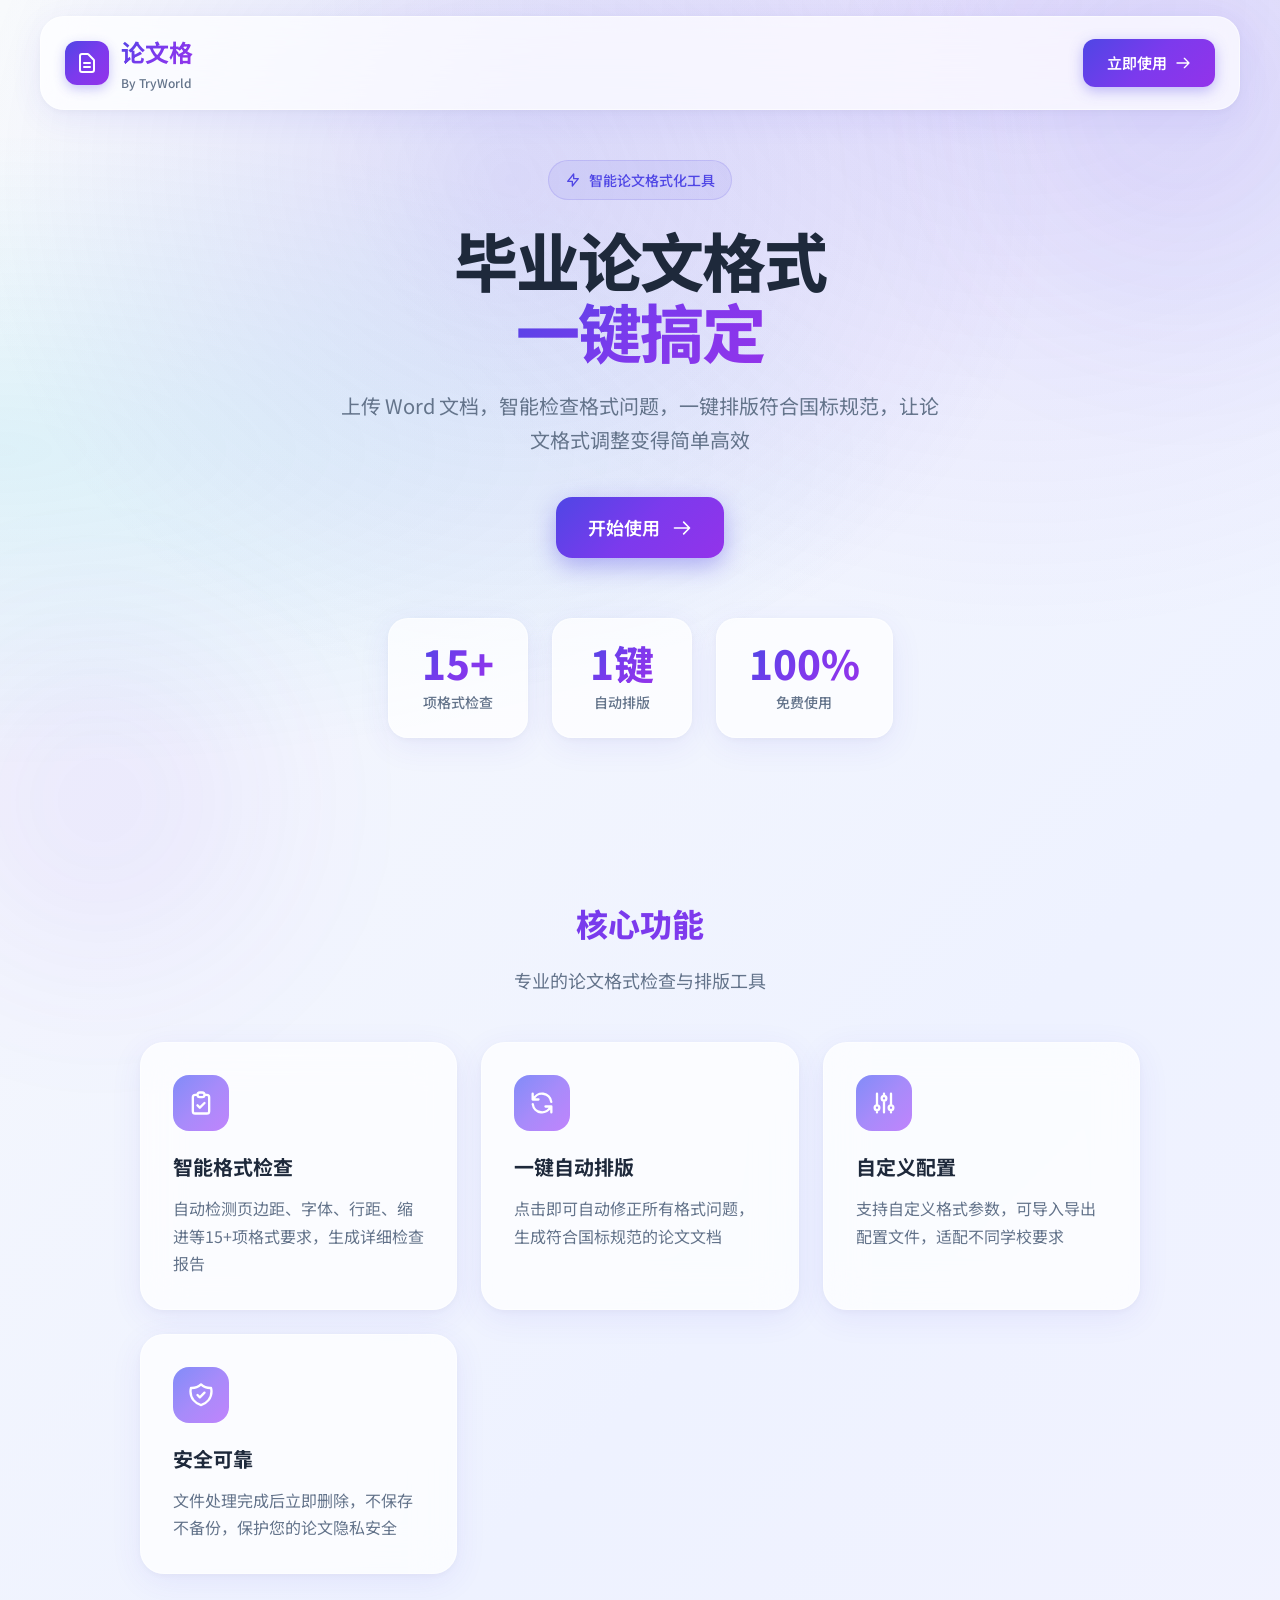
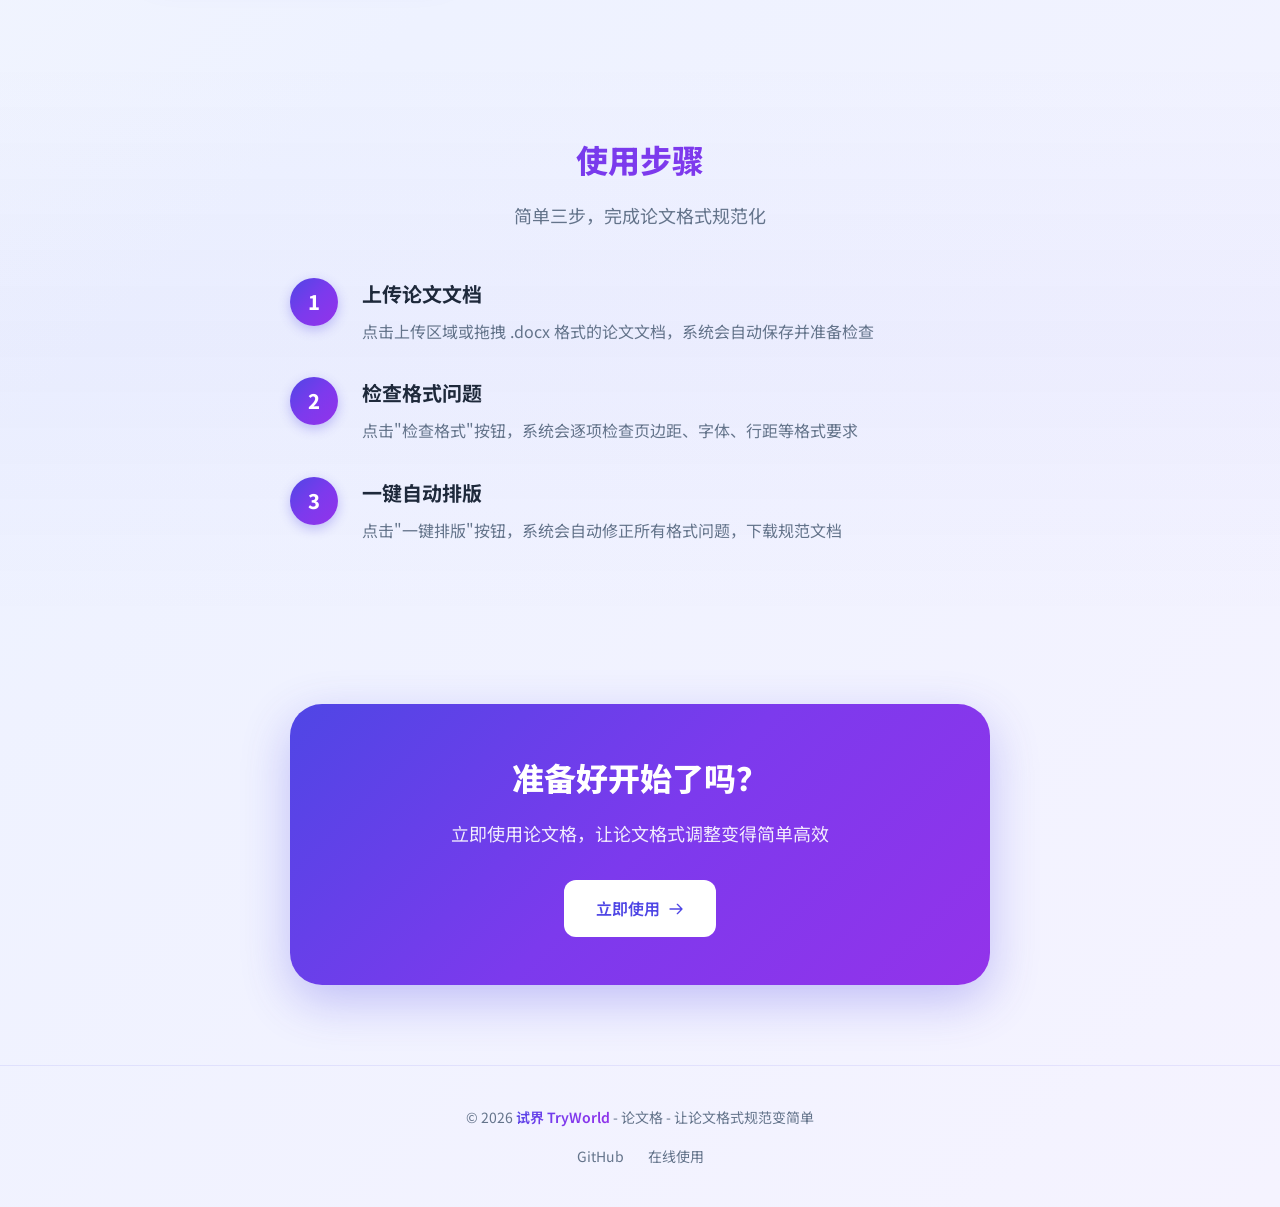
==== docs/index.html @ d4293705 "Add static landing page for GitHub Pages" ====
<!DOCTYPE html>
<html lang="zh-CN">
<head>
    <meta charset="UTF-8">
    <meta name="viewport" content="width=device-width, initial-scale=1.0">
    <title>PaperFormat - 论文格 | 毕业论文格式一键排版工具</title>
    <meta name="description" content="大学毕业论文格式自动检查与一键排版工具，支持国标格式，一键搞定论文排版">
    <meta name="keywords" content="论文格式,论文排版,毕业论文,格式检查,一键排版,国标格式">
    <link rel="preconnect" href="https://fonts.googleapis.com">
    <link rel="preconnect" href="https://fonts.gstatic.com" crossorigin>
    <link href="https://fonts.googleapis.com/css2?family=Inter:wght@400;500;600;700;800&family=Noto+Sans+SC:wght@400;500;600;700;800&display=swap" rel="stylesheet">
    <style>
        /* CSS Variables */
        :root {
            --color-primary: #4F46E5;
            --color-primary-light: #818CF8;
            --color-secondary: #7C3AED;
            --color-accent: #06B6D4;
            --gradient-primary: linear-gradient(135deg, #4F46E5 0%, #7C3AED 50%, #9333EA 100%);
            --gradient-primary-light: linear-gradient(135deg, #818CF8 0%, #A78BFA 50%, #C084FC 100%);
            --glass-bg: rgba(255, 255, 255, 0.72);
            --glass-border: rgba(255, 255, 255, 0.5);
            --glass-shadow: 0 8px 32px rgba(79, 70, 229, 0.08), 0 2px 8px rgba(0, 0, 0, 0.04);
        }

        * {
            margin: 0;
            padding: 0;
            box-sizing: border-box;
        }

        html {
            scroll-behavior: smooth;
        }

        body {
            font-family: 'Noto Sans SC', 'Inter', -apple-system, BlinkMacSystemFont, sans-serif;
            background: linear-gradient(135deg, #F8FAFC 0%, #EEF2FF 50%, #F5F3FF 100%);
            color: #1E293B;
            min-height: 100vh;
            overflow-x: hidden;
            line-height: 1.6;
        }

        /* Background Effects */
        .bg-mesh {
            position: fixed;
            inset: 0;
            background: radial-gradient(at 40% 20%, rgba(79, 70, 229, 0.15) 0px, transparent 50%),
                        radial-gradient(at 80% 0%, rgba(124, 58, 237, 0.12) 0px, transparent 50%),
                        radial-gradient(at 0% 50%, rgba(6, 182, 212, 0.1) 0px, transparent 50%);
            z-index: -1;
            animation: meshFloat 20s ease-in-out infinite;
        }

        @keyframes meshFloat {
            0%, 100% { transform: scale(1) rotate(0deg); }
            50% { transform: scale(1.1) rotate(2deg); }
        }

        .orb {
            position: fixed;
            border-radius: 50%;
            filter: blur(80px);
            opacity: 0.4;
            pointer-events: none;
            z-index: -1;
            animation: orbFloat 15s ease-in-out infinite;
        }

        .orb-1 {
            width: 600px;
            height: 600px;
            background: radial-gradient(circle, rgba(79, 70, 229, 0.3), transparent 70%);
            top: -200px;
            right: -200px;
        }

        .orb-2 {
            width: 500px;
            height: 500px;
            background: radial-gradient(circle, rgba(124, 58, 237, 0.25), transparent 70%);
            bottom: -150px;
            left: -150px;
            animation-delay: -5s;
        }

        @keyframes orbFloat {
            0%, 100% { transform: translate(0, 0) scale(1); }
            25% { transform: translate(30px, -30px) scale(1.05); }
            50% { transform: translate(-20px, 20px) scale(0.95); }
            75% { transform: translate(20px, 30px) scale(1.02); }
        }

        /* Container */
        .container {
            max-width: 1200px;
            margin: 0 auto;
            padding: 0 24px;
        }

        /* Header */
        .header {
            position: fixed;
            top: 16px;
            left: 16px;
            right: 16px;
            z-index: 100;
        }

        .header-inner {
            max-width: 1200px;
            margin: 0 auto;
            display: flex;
            align-items: center;
            justify-content: space-between;
            padding: 16px 24px;
            background: var(--glass-bg);
            backdrop-filter: blur(20px) saturate(180%);
            -webkit-backdrop-filter: blur(20px) saturate(180%);
            border: 1px solid var(--glass-border);
            border-radius: 24px;
            box-shadow: var(--glass-shadow);
        }

        .logo {
            display: flex;
            align-items: center;
            gap: 12px;
            text-decoration: none;
        }

        .logo-icon {
            width: 44px;
            height: 44px;
            display: flex;
            align-items: center;
            justify-content: center;
            background: var(--gradient-primary);
            border-radius: 12px;
            box-shadow: 0 4px 12px rgba(79, 70, 229, 0.3);
            transition: transform 0.5s cubic-bezier(0.34, 1.56, 0.64, 1);
        }

        .logo:hover .logo-icon {
            transform: scale(1.05) rotate(-3deg);
        }

        .logo-icon svg {
            width: 24px;
            height: 24px;
            color: white;
        }

        .logo-text {
            display: flex;
            flex-direction: column;
            gap: 2px;
        }

        .logo-title {
            font-size: 1.5rem;
            font-weight: 700;
            background: var(--gradient-primary);
            -webkit-background-clip: text;
            background-clip: text;
            -webkit-text-fill-color: transparent;
        }

        .logo-subtitle {
            font-size: 0.75rem;
            color: #64748B;
            font-weight: 500;
        }

        .header-cta {
            display: inline-flex;
            align-items: center;
            gap: 8px;
            padding: 12px 24px;
            background: var(--gradient-primary);
            color: white;
            text-decoration: none;
            border-radius: 12px;
            font-weight: 600;
            font-size: 0.9375rem;
            box-shadow: 0 4px 14px rgba(79, 70, 229, 0.35);
            transition: all 0.2s ease;
        }

        .header-cta:hover {
            transform: translateY(-2px);
            box-shadow: 0 6px 20px rgba(79, 70, 229, 0.45);
        }

        /* Hero Section */
        .hero {
            padding: 160px 24px 80px;
            text-align: center;
        }

        .hero-eyebrow {
            display: inline-flex;
            align-items: center;
            gap: 8px;
            padding: 8px 16px;
            background: rgba(79, 70, 229, 0.08);
            border: 1px solid rgba(79, 70, 229, 0.15);
            border-radius: 9999px;
            font-size: 0.875rem;
            font-weight: 500;
            color: var(--color-primary);
            margin-bottom: 24px;
            animation: fadeInDown 0.6s ease-out;
        }

        .hero-title {
            font-size: clamp(2.5rem, 6vw, 4rem);
            font-weight: 800;
            line-height: 1.1;
            margin-bottom: 24px;
            letter-spacing: -0.03em;
            animation: fadeInUp 0.6s ease-out 0.1s both;
        }

        .hero-title-gradient {
            background: var(--gradient-primary);
            -webkit-background-clip: text;
            background-clip: text;
            -webkit-text-fill-color: transparent;
        }

        .hero-description {
            font-size: 1.25rem;
            color: #64748B;
            max-width: 600px;
            margin: 0 auto 40px;
            line-height: 1.7;
            animation: fadeInUp 0.6s ease-out 0.2s both;
        }

        .hero-cta {
            display: inline-flex;
            align-items: center;
            gap: 12px;
            padding: 16px 32px;
            background: var(--gradient-primary);
            color: white;
            text-decoration: none;
            border-radius: 16px;
            font-weight: 600;
            font-size: 1.125rem;
            box-shadow: 0 8px 24px rgba(79, 70, 229, 0.4);
            transition: all 0.3s ease;
            animation: fadeInUp 0.6s ease-out 0.3s both;
        }

        .hero-cta:hover {
            transform: translateY(-4px) scale(1.02);
            box-shadow: 0 12px 32px rgba(79, 70, 229, 0.5);
        }

        .hero-cta svg {
            transition: transform 0.3s ease;
        }

        .hero-cta:hover svg {
            transform: translateX(4px);
        }

        /* Stats */
        .stats {
            display: flex;
            justify-content: center;
            gap: 24px;
            flex-wrap: wrap;
            margin-top: 60px;
            animation: fadeInUp 0.6s ease-out 0.4s both;
        }

        .stat-card {
            display: flex;
            flex-direction: column;
            align-items: center;
            padding: 24px 32px;
            background: var(--glass-bg);
            backdrop-filter: blur(20px);
            border: 1px solid var(--glass-border);
            border-radius: 20px;
            box-shadow: var(--glass-shadow);
            min-width: 140px;
            transition: all 0.2s ease;
        }

        .stat-card:hover {
            transform: translateY(-4px);
        }

        .stat-value {
            font-size: 2.5rem;
            font-weight: 800;
            background: var(--gradient-primary);
            -webkit-background-clip: text;
            background-clip: text;
            -webkit-text-fill-color: transparent;
            line-height: 1;
        }

        .stat-label {
            font-size: 0.875rem;
            color: #64748B;
            font-weight: 500;
            margin-top: 8px;
        }

        /* Features Section */
        .features {
            padding: 80px 24px;
        }

        .section-title {
            font-size: 2rem;
            font-weight: 800;
            text-align: center;
            margin-bottom: 16px;
            background: var(--gradient-primary);
            -webkit-background-clip: text;
            background-clip: text;
            -webkit-text-fill-color: transparent;
        }

        .section-subtitle {
            text-align: center;
            color: #64748B;
            font-size: 1.125rem;
            margin-bottom: 48px;
        }

        .features-grid {
            display: grid;
            grid-template-columns: repeat(auto-fit, minmax(300px, 1fr));
            gap: 24px;
            max-width: 1000px;
            margin: 0 auto;
        }

        .feature-card {
            padding: 32px;
            background: var(--glass-bg);
            backdrop-filter: blur(20px);
            border: 1px solid var(--glass-border);
            border-radius: 24px;
            box-shadow: var(--glass-shadow);
            transition: all 0.3s ease;
        }

        .feature-card:hover {
            transform: translateY(-8px);
            box-shadow: 0 16px 48px rgba(79, 70, 229, 0.12);
        }

        .feature-icon {
            width: 56px;
            height: 56px;
            display: flex;
            align-items: center;
            justify-content: center;
            background: var(--gradient-primary-light);
            border-radius: 16px;
            margin-bottom: 20px;
        }

        .feature-icon svg {
            width: 28px;
            height: 28px;
            color: white;
        }

        .feature-title {
            font-size: 1.25rem;
            font-weight: 700;
            margin-bottom: 12px;
            color: #1E293B;
        }

        .feature-desc {
            color: #64748B;
            line-height: 1.7;
        }

        /* How It Works */
        .how-it-works {
            padding: 80px 24px;
            background: linear-gradient(180deg, transparent, rgba(79, 70, 229, 0.03), transparent);
        }

        .steps {
            display: flex;
            flex-direction: column;
            gap: 32px;
            max-width: 700px;
            margin: 0 auto;
        }

        .step {
            display: flex;
            gap: 24px;
            align-items: flex-start;
        }

        .step-number {
            width: 48px;
            height: 48px;
            display: flex;
            align-items: center;
            justify-content: center;
            background: var(--gradient-primary);
            border-radius: 50%;
            color: white;
            font-weight: 800;
            font-size: 1.25rem;
            flex-shrink: 0;
            box-shadow: 0 4px 12px rgba(79, 70, 229, 0.3);
        }

        .step-content {
            flex: 1;
        }

        .step-title {
            font-size: 1.25rem;
            font-weight: 700;
            margin-bottom: 8px;
            color: #1E293B;
        }

        .step-desc {
            color: #64748B;
            line-height: 1.7;
        }

        /* CTA Section */
        .cta-section {
            padding: 80px 24px;
            text-align: center;
        }

        .cta-card {
            max-width: 700px;
            margin: 0 auto;
            padding: 48px;
            background: var(--gradient-primary);
            border-radius: 32px;
            box-shadow: 0 16px 48px rgba(79, 70, 229, 0.3);
        }

        .cta-title {
            font-size: 2rem;
            font-weight: 800;
            color: white;
            margin-bottom: 16px;
        }

        .cta-desc {
            color: rgba(255, 255, 255, 0.9);
            font-size: 1.125rem;
            margin-bottom: 32px;
        }

        .cta-button {
            display: inline-flex;
            align-items: center;
            gap: 8px;
            padding: 16px 32px;
            background: white;
            color: var(--color-primary);
            text-decoration: none;
            border-radius: 12px;
            font-weight: 600;
            font-size: 1rem;
            transition: all 0.3s ease;
        }

        .cta-button:hover {
            transform: scale(1.05);
            box-shadow: 0 8px 24px rgba(0, 0, 0, 0.2);
        }

        /* Footer */
        .footer {
            padding: 40px 24px;
            text-align: center;
            border-top: 1px solid rgba(79, 70, 229, 0.1);
        }

        .footer-text {
            color: #64748B;
            font-size: 0.875rem;
        }

        .footer-brand {
            font-weight: 600;
            background: var(--gradient-primary);
            -webkit-background-clip: text;
            background-clip: text;
            -webkit-text-fill-color: transparent;
        }

        .footer-links {
            display: flex;
            justify-content: center;
            gap: 24px;
            margin-top: 16px;
        }

        .footer-link {
            color: #64748B;
            text-decoration: none;
            font-size: 0.875rem;
            transition: color 0.2s ease;
        }

        .footer-link:hover {
            color: var(--color-primary);
        }

        /* Animations */
        @keyframes fadeInUp {
            from {
                opacity: 0;
                transform: translateY(20px);
            }
            to {
                opacity: 1;
                transform: translateY(0);
            }
        }

        @keyframes fadeInDown {
            from {
                opacity: 0;
                transform: translateY(-20px);
            }
            to {
                opacity: 1;
                transform: translateY(0);
            }
        }

        /* Responsive */
        @media (max-width: 768px) {
            .header-inner {
                padding: 12px 16px;
            }

            .logo-title {
                font-size: 1.25rem;
            }

            .logo-subtitle {
                display: none;
            }

            .header-cta span {
                display: none;
            }

            .hero {
                padding: 120px 16px 60px;
            }

            .hero-description {
                font-size: 1rem;
            }

            .stats {
                gap: 16px;
            }

            .stat-card {
                padding: 16px 24px;
                min-width: 100px;
            }

            .stat-value {
                font-size: 2rem;
            }

            .features-grid {
                grid-template-columns: 1fr;
            }

            .step {
                flex-direction: column;
                text-align: center;
                align-items: center;
            }

            .cta-card {
                padding: 32px 24px;
            }

            .cta-title {
                font-size: 1.5rem;
            }

            .orb {
                display: none;
            }
        }
    </style>
</head>
<body>
    <!-- Background Effects -->
    <div class="bg-mesh"></div>
    <div class="orb orb-1"></div>
    <div class="orb orb-2"></div>

    <!-- Header -->
    <header class="header">
        <div class="header-inner">
            <a href="#" class="logo">
                <div class="logo-icon">
                    <svg fill="none" stroke="currentColor" viewBox="0 0 24 24">
                        <path stroke-linecap="round" stroke-linejoin="round" stroke-width="2" d="M9 12h6m-6 4h6m2 5H7a2 2 0 01-2-2V5a2 2 0 012-2h5.586a1 1 0 01.707.293l5.414 5.414a1 1 0 01.293.707V19a2 2 0 01-2 2z"></path>
                    </svg>
                </div>
                <div class="logo-text">
                    <span class="logo-title">论文格</span>
                    <span class="logo-subtitle">By TryWorld</span>
                </div>
            </a>
            <a href="https://paperformat-zx1822520752.app.haisnap.com/" class="header-cta">
                <span>立即使用</span>
                <svg width="16" height="16" fill="none" stroke="currentColor" viewBox="0 0 24 24">
                    <path stroke-linecap="round" stroke-linejoin="round" stroke-width="2" d="M14 5l7 7m0 0l-7 7m7-7H3"></path>
                </svg>
            </a>
        </div>
    </header>

    <!-- Hero Section -->
    <section class="hero">
        <div class="container">
            <div class="hero-eyebrow">
                <svg width="16" height="16" fill="none" stroke="currentColor" viewBox="0 0 24 24">
                    <path stroke-linecap="round" stroke-linejoin="round" stroke-width="2" d="M13 10V3L4 14h7v7l9-11h-7z"></path>
                </svg>
                智能论文格式化工具
            </div>
            <h1 class="hero-title">
                毕业论文格式<br>
                <span class="hero-title-gradient">一键搞定</span>
            </h1>
            <p class="hero-description">
                上传 Word 文档，智能检查格式问题，一键排版符合国标规范，让论文格式调整变得简单高效
            </p>
            <a href="https://paperformat-zx1822520752.app.haisnap.com/" class="hero-cta">
                开始使用
                <svg width="20" height="20" fill="none" stroke="currentColor" viewBox="0 0 24 24">
                    <path stroke-linecap="round" stroke-linejoin="round" stroke-width="2" d="M14 5l7 7m0 0l-7 7m7-7H3"></path>
                </svg>
            </a>
            <div class="stats">
                <div class="stat-card">
                    <div class="stat-value">15+</div>
                    <div class="stat-label">项格式检查</div>
                </div>
                <div class="stat-card">
                    <div class="stat-value">1键</div>
                    <div class="stat-label">自动排版</div>
                </div>
                <div class="stat-card">
                    <div class="stat-value">100%</div>
                    <div class="stat-label">免费使用</div>
                </div>
            </div>
        </div>
    </section>

    <!-- Features Section -->
    <section class="features">
        <div class="container">
            <h2 class="section-title">核心功能</h2>
            <p class="section-subtitle">专业的论文格式检查与排版工具</p>
            <div class="features-grid">
                <div class="feature-card">
                    <div class="feature-icon">
                        <svg fill="none" stroke="currentColor" viewBox="0 0 24 24">
                            <path stroke-linecap="round" stroke-linejoin="round" stroke-width="2" d="M9 5H7a2 2 0 00-2 2v12a2 2 0 002 2h10a2 2 0 002-2V7a2 2 0 00-2-2h-2M9 5a2 2 0 002 2h2a2 2 0 002-2M9 5a2 2 0 012-2h2a2 2 0 012 2m-6 9l2 2 4-4"></path>
                        </svg>
                    </div>
                    <h3 class="feature-title">智能格式检查</h3>
                    <p class="feature-desc">自动检测页边距、字体、行距、缩进等15+项格式要求，生成详细检查报告</p>
                </div>
                <div class="feature-card">
                    <div class="feature-icon">
                        <svg fill="none" stroke="currentColor" viewBox="0 0 24 24">
                            <path stroke-linecap="round" stroke-linejoin="round" stroke-width="2" d="M4 4v5h.582m15.356 2A8.001 8.001 0 004.582 9m0 0H9m11 11v-5h-.581m0 0a8.003 8.003 0 01-15.357-2m15.357 2H15"></path>
                        </svg>
                    </div>
                    <h3 class="feature-title">一键自动排版</h3>
                    <p class="feature-desc">点击即可自动修正所有格式问题，生成符合国标规范的论文文档</p>
                </div>
                <div class="feature-card">
                    <div class="feature-icon">
                        <svg fill="none" stroke="currentColor" viewBox="0 0 24 24">
                            <path stroke-linecap="round" stroke-linejoin="round" stroke-width="2" d="M12 6V4m0 2a2 2 0 100 4m0-4a2 2 0 110 4m-6 8a2 2 0 100-4m0 4a2 2 0 110-4m0 4v2m0-6V4m6 6v10m6-2a2 2 0 100-4m0 4a2 2 0 110-4m0 4v2m0-6V4"></path>
                        </svg>
                    </div>
                    <h3 class="feature-title">自定义配置</h3>
                    <p class="feature-desc">支持自定义格式参数，可导入导出配置文件，适配不同学校要求</p>
                </div>
                <div class="feature-card">
                    <div class="feature-icon">
                        <svg fill="none" stroke="currentColor" viewBox="0 0 24 24">
                            <path stroke-linecap="round" stroke-linejoin="round" stroke-width="2" d="M9 12l2 2 4-4m5.618-4.016A11.955 11.955 0 0112 2.944a11.955 11.955 0 01-8.618 3.04A12.02 12.02 0 003 9c0 5.591 3.824 10.29 9 11.622 5.176-1.332 9-6.03 9-11.622 0-1.042-.133-2.052-.382-3.016z"></path>
                        </svg>
                    </div>
                    <h3 class="feature-title">安全可靠</h3>
                    <p class="feature-desc">文件处理完成后立即删除，不保存不备份，保护您的论文隐私安全</p>
                </div>
            </div>
        </div>
    </section>

    <!-- How It Works -->
    <section class="how-it-works">
        <div class="container">
            <h2 class="section-title">使用步骤</h2>
            <p class="section-subtitle">简单三步，完成论文格式规范化</p>
            <div class="steps">
                <div class="step">
                    <div class="step-number">1</div>
                    <div class="step-content">
                        <h3 class="step-title">上传论文文档</h3>
                        <p class="step-desc">点击上传区域或拖拽 .docx 格式的论文文档，系统会自动保存并准备检查</p>
                    </div>
                </div>
                <div class="step">
                    <div class="step-number">2</div>
                    <div class="step-content">
                        <h3 class="step-title">检查格式问题</h3>
                        <p class="step-desc">点击"检查格式"按钮，系统会逐项检查页边距、字体、行距等格式要求</p>
                    </div>
                </div>
                <div class="step">
                    <div class="step-number">3</div>
                    <div class="step-content">
                        <h3 class="step-title">一键自动排版</h3>
                        <p class="step-desc">点击"一键排版"按钮，系统会自动修正所有格式问题，下载规范文档</p>
                    </div>
                </div>
            </div>
        </div>
    </section>

    <!-- CTA Section -->
    <section class="cta-section">
        <div class="container">
            <div class="cta-card">
                <h2 class="cta-title">准备好开始了吗？</h2>
                <p class="cta-desc">立即使用论文格，让论文格式调整变得简单高效</p>
                <a href="https://paperformat-zx1822520752.app.haisnap.com/" class="cta-button">
                    立即使用
                    <svg width="16" height="16" fill="none" stroke="currentColor" viewBox="0 0 24 24">
                        <path stroke-linecap="round" stroke-linejoin="round" stroke-width="2" d="M14 5l7 7m0 0l-7 7m7-7H3"></path>
                    </svg>
                </a>
            </div>
        </div>
    </section>

    <!-- Footer -->
    <footer class="footer">
        <div class="container">
            <p class="footer-text">
                © 2026 <span class="footer-brand">试界 TryWorld</span> - 论文格 - 让论文格式规范变简单
            </p>
            <div class="footer-links">
                <a href="https://github.com/1822520752/paper-format" class="footer-link" target="_blank">GitHub</a>
                <a href="https://paperformat-zx1822520752.app.haisnap.com/" class="footer-link" target="_blank">在线使用</a>
            </div>
        </div>
    </footer>
</body>
</html>
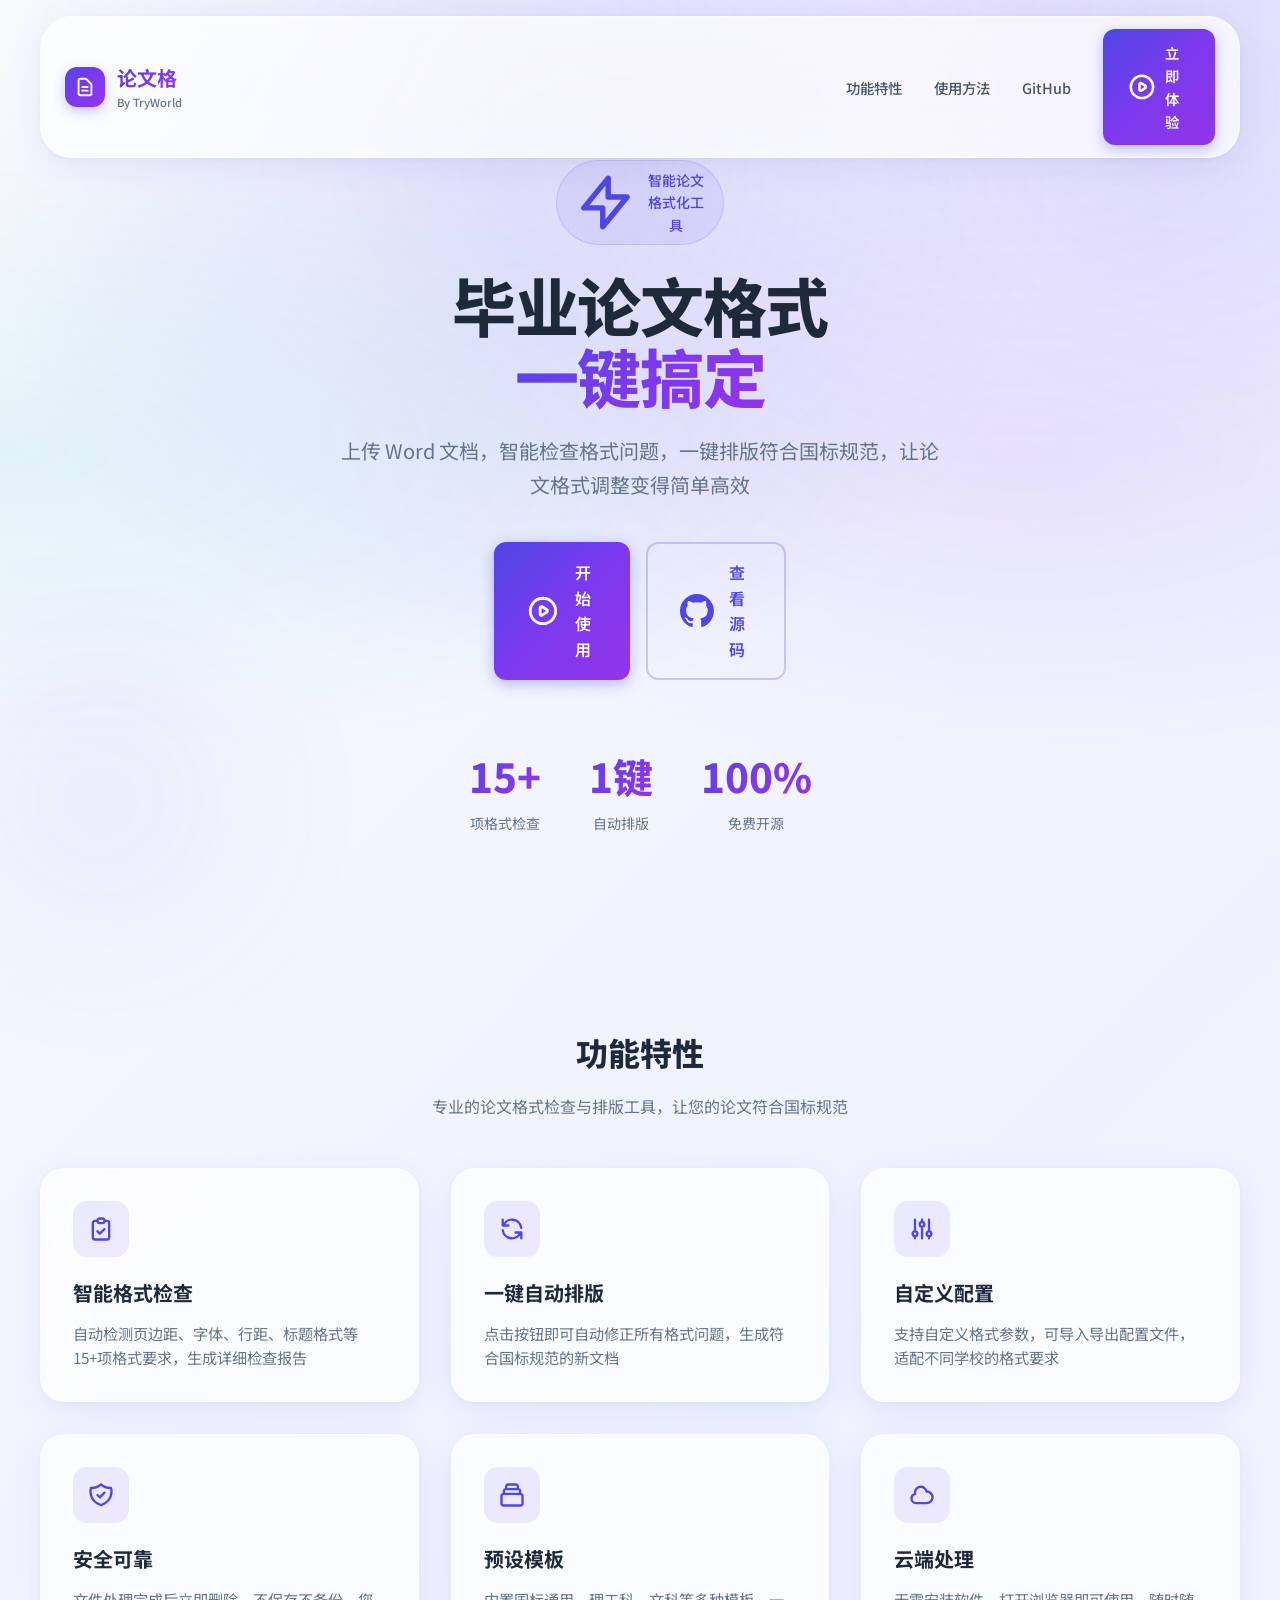
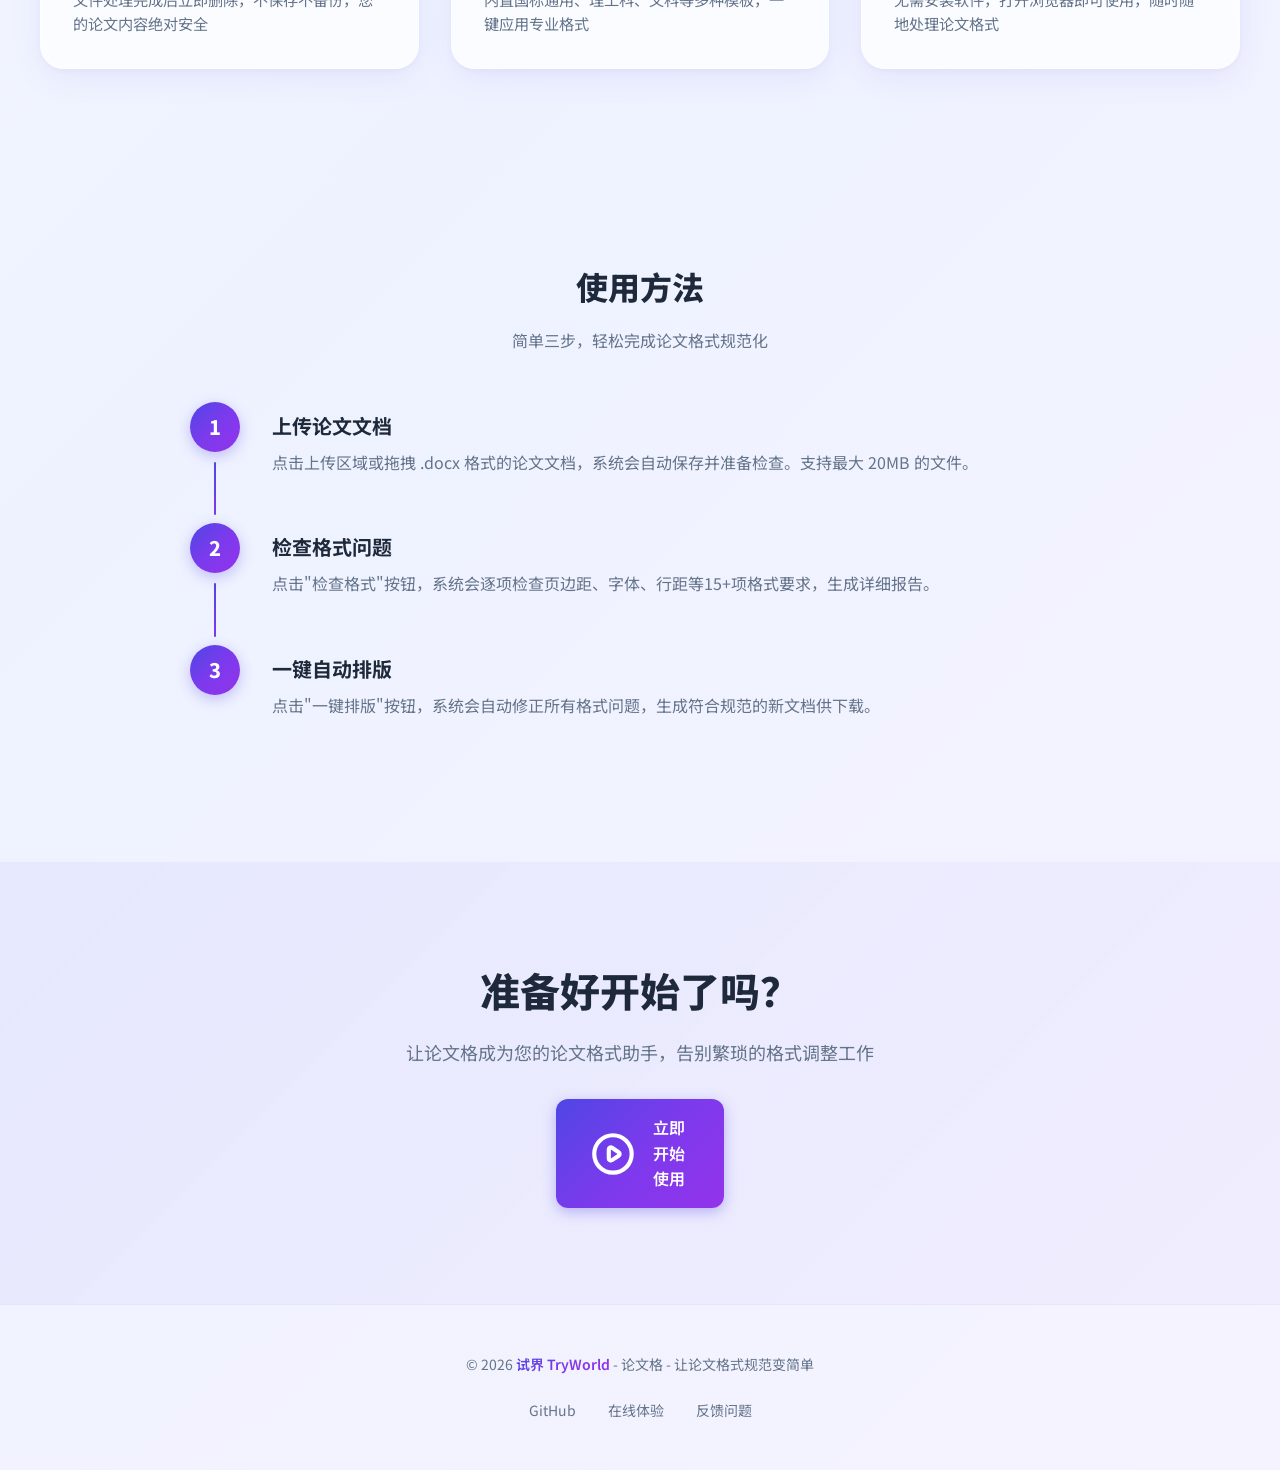
==== commit b390fe0a: "Add GitHub Pages landing page" ====
--- a/docs/index.html
+++ b/docs/index.html
@@ -4,108 +4,101 @@
     <meta charset="UTF-8">
     <meta name="viewport" content="width=device-width, initial-scale=1.0">
     <title>PaperFormat - 论文格 | 毕业论文格式一键排版工具</title>
-    <meta name="description" content="大学毕业论文格式自动检查与一键排版工具，支持国标格式，一键搞定论文排版">
-    <meta name="keywords" content="论文格式,论文排版,毕业论文,格式检查,一键排版,国标格式">
+    <meta name="description" content="大学毕业论文格式自动检查与一键排版工具，让论文格式规范变简单">
+    <meta name="keywords" content="论文格式,论文排版,毕业论文,格式检查,一键排版,Word格式">
     <link rel="preconnect" href="https://fonts.googleapis.com">
     <link rel="preconnect" href="https://fonts.gstatic.com" crossorigin>
     <link href="https://fonts.googleapis.com/css2?family=Inter:wght@400;500;600;700;800&family=Noto+Sans+SC:wght@400;500;600;700;800&display=swap" rel="stylesheet">
     <style>
-        /* CSS Variables */
+        *, *::before, *::after {
+            box-sizing: border-box;
+            margin: 0;
+            padding: 0;
+        }
+
         :root {
             --color-primary: #4F46E5;
             --color-primary-light: #818CF8;
             --color-secondary: #7C3AED;
             --color-accent: #06B6D4;
             --gradient-primary: linear-gradient(135deg, #4F46E5 0%, #7C3AED 50%, #9333EA 100%);
-            --gradient-primary-light: linear-gradient(135deg, #818CF8 0%, #A78BFA 50%, #C084FC 100%);
+            --gradient-hero: linear-gradient(135deg, #F8FAFC 0%, #EEF2FF 50%, #F5F3FF 100%);
             --glass-bg: rgba(255, 255, 255, 0.72);
             --glass-border: rgba(255, 255, 255, 0.5);
             --glass-shadow: 0 8px 32px rgba(79, 70, 229, 0.08), 0 2px 8px rgba(0, 0, 0, 0.04);
         }
 
-        * {
-            margin: 0;
-            padding: 0;
-            box-sizing: border-box;
-        }
-
         html {
             scroll-behavior: smooth;
         }
 
         body {
-            font-family: 'Noto Sans SC', 'Inter', -apple-system, BlinkMacSystemFont, sans-serif;
-            background: linear-gradient(135deg, #F8FAFC 0%, #EEF2FF 50%, #F5F3FF 100%);
+            font-family: 'Noto Sans SC', 'Inter', system-ui, sans-serif;
+            background: var(--gradient-hero);
+            min-height: 100vh;
             color: #1E293B;
-            min-height: 100vh;
+            line-height: 1.6;
             overflow-x: hidden;
-            line-height: 1.6;
         }
 
         /* Background Effects */
         .bg-mesh {
             position: fixed;
             inset: 0;
-            background: radial-gradient(at 40% 20%, rgba(79, 70, 229, 0.15) 0px, transparent 50%),
-                        radial-gradient(at 80% 0%, rgba(124, 58, 237, 0.12) 0px, transparent 50%),
-                        radial-gradient(at 0% 50%, rgba(6, 182, 212, 0.1) 0px, transparent 50%);
-            z-index: -1;
+            background: 
+                radial-gradient(at 40% 20%, rgba(79, 70, 229, 0.12) 0px, transparent 50%),
+                radial-gradient(at 80% 0%, rgba(124, 58, 237, 0.1) 0px, transparent 50%),
+                radial-gradient(at 0% 50%, rgba(6, 182, 212, 0.08) 0px, transparent 50%),
+                radial-gradient(at 80% 50%, rgba(147, 51, 234, 0.08) 0px, transparent 50%);
+            z-index: -2;
             animation: meshFloat 20s ease-in-out infinite;
         }
 
         @keyframes meshFloat {
             0%, 100% { transform: scale(1) rotate(0deg); }
-            50% { transform: scale(1.1) rotate(2deg); }
+            50% { transform: scale(1.05) rotate(1deg); }
         }
 
         .orb {
             position: fixed;
             border-radius: 50%;
             filter: blur(80px);
-            opacity: 0.4;
+            opacity: 0.35;
             pointer-events: none;
             z-index: -1;
             animation: orbFloat 15s ease-in-out infinite;
         }
 
         .orb-1 {
-            width: 600px;
-            height: 600px;
-            background: radial-gradient(circle, rgba(79, 70, 229, 0.3), transparent 70%);
-            top: -200px;
-            right: -200px;
-        }
-
-        .orb-2 {
             width: 500px;
             height: 500px;
+            background: radial-gradient(circle, rgba(79, 70, 229, 0.3), transparent 70%);
+            top: -150px;
+            right: -150px;
+        }
+
+        .orb-2 {
+            width: 400px;
+            height: 400px;
             background: radial-gradient(circle, rgba(124, 58, 237, 0.25), transparent 70%);
-            bottom: -150px;
-            left: -150px;
+            bottom: -100px;
+            left: -100px;
             animation-delay: -5s;
         }
 
         @keyframes orbFloat {
-            0%, 100% { transform: translate(0, 0) scale(1); }
-            25% { transform: translate(30px, -30px) scale(1.05); }
-            50% { transform: translate(-20px, 20px) scale(0.95); }
-            75% { transform: translate(20px, 30px) scale(1.02); }
-        }
-
-        /* Container */
-        .container {
-            max-width: 1200px;
-            margin: 0 auto;
-            padding: 0 24px;
+            0%, 100% { transform: translate(0, 0); }
+            50% { transform: translate(20px, -20px); }
         }
 
         /* Header */
         .header {
             position: fixed;
-            top: 16px;
-            left: 16px;
-            right: 16px;
+            top: 0;
+            left: 0;
+            right: 0;
             z-index: 100;
+            padding: 1rem 2rem;
         }
 
         .header-inner {
@@ -114,25 +107,25 @@
             display: flex;
             align-items: center;
             justify-content: space-between;
-            padding: 16px 24px;
+            padding: 0.75rem 1.5rem;
             background: var(--glass-bg);
             backdrop-filter: blur(20px) saturate(180%);
             -webkit-backdrop-filter: blur(20px) saturate(180%);
             border: 1px solid var(--glass-border);
-            border-radius: 24px;
+            border-radius: 2rem;
             box-shadow: var(--glass-shadow);
         }
 
         .logo {
             display: flex;
             align-items: center;
-            gap: 12px;
+            gap: 0.75rem;
             text-decoration: none;
         }
 
         .logo-icon {
-            width: 44px;
-            height: 44px;
+            width: 40px;
+            height: 40px;
             display: flex;
             align-items: center;
             justify-content: center;
@@ -147,19 +140,18 @@
         }
 
         .logo-icon svg {
-            width: 24px;
-            height: 24px;
+            width: 22px;
+            height: 22px;
             color: white;
         }
 
         .logo-text {
             display: flex;
             flex-direction: column;
-            gap: 2px;
         }
 
         .logo-title {
-            font-size: 1.5rem;
+            font-size: 1.25rem;
             font-weight: 700;
             background: var(--gradient-primary);
             -webkit-background-clip: text;
@@ -168,49 +160,73 @@
         }
 
         .logo-subtitle {
-            font-size: 0.75rem;
+            font-size: 0.7rem;
             color: #64748B;
             font-weight: 500;
         }
 
-        .header-cta {
+        .nav-links {
+            display: flex;
+            gap: 2rem;
+            align-items: center;
+        }
+
+        .nav-link {
+            color: #475569;
+            text-decoration: none;
+            font-weight: 500;
+            font-size: 0.9rem;
+            transition: color 0.2s;
+        }
+
+        .nav-link:hover {
+            color: var(--color-primary);
+        }
+
+        .btn-primary {
             display: inline-flex;
             align-items: center;
-            gap: 8px;
-            padding: 12px 24px;
+            gap: 0.5rem;
+            padding: 0.75rem 1.5rem;
             background: var(--gradient-primary);
             color: white;
             text-decoration: none;
+            font-weight: 600;
+            font-size: 0.9rem;
             border-radius: 12px;
-            font-weight: 600;
-            font-size: 0.9375rem;
             box-shadow: 0 4px 14px rgba(79, 70, 229, 0.35);
-            transition: all 0.2s ease;
-        }
-
-        .header-cta:hover {
+            transition: all 0.2s;
+        }
+
+        .btn-primary:hover {
             transform: translateY(-2px);
             box-shadow: 0 6px 20px rgba(79, 70, 229, 0.45);
         }
 
         /* Hero Section */
         .hero {
-            padding: 160px 24px 80px;
+            padding: 10rem 2rem 6rem;
             text-align: center;
-        }
-
-        .hero-eyebrow {
+            position: relative;
+        }
+
+        .hero-content {
+            max-width: 800px;
+            margin: 0 auto;
+        }
+
+        .hero-badge {
             display: inline-flex;
             align-items: center;
-            gap: 8px;
-            padding: 8px 16px;
+            gap: 0.5rem;
+            padding: 0.5rem 1rem;
             background: rgba(79, 70, 229, 0.08);
             border: 1px solid rgba(79, 70, 229, 0.15);
             border-radius: 9999px;
             font-size: 0.875rem;
             font-weight: 500;
             color: var(--color-primary);
-            margin-bottom: 24px;
+            margin-bottom: 1.5rem;
             animation: fadeInDown 0.6s ease-out;
         }
 
@@ -218,8 +234,8 @@
             font-size: clamp(2.5rem, 6vw, 4rem);
             font-weight: 800;
             line-height: 1.1;
-            margin-bottom: 24px;
-            letter-spacing: -0.03em;
+            margin-bottom: 1.5rem;
+            letter-spacing: -0.02em;
             animation: fadeInUp 0.6s ease-out 0.1s both;
         }
 
@@ -234,66 +250,55 @@
             font-size: 1.25rem;
             color: #64748B;
             max-width: 600px;
-            margin: 0 auto 40px;
+            margin: 0 auto 2.5rem;
             line-height: 1.7;
             animation: fadeInUp 0.6s ease-out 0.2s both;
         }
 
         .hero-cta {
+            display: flex;
+            gap: 1rem;
+            justify-content: center;
+            flex-wrap: wrap;
+            animation: fadeInUp 0.6s ease-out 0.3s both;
+        }
+
+        .btn-large {
+            padding: 1rem 2rem;
+            font-size: 1rem;
+        }
+
+        .btn-outline {
             display: inline-flex;
             align-items: center;
-            gap: 12px;
-            padding: 16px 32px;
-            background: var(--gradient-primary);
-            color: white;
+            gap: 0.5rem;
+            padding: 1rem 2rem;
+            background: transparent;
+            color: var(--color-primary);
             text-decoration: none;
-            border-radius: 16px;
             font-weight: 600;
-            font-size: 1.125rem;
-            box-shadow: 0 8px 24px rgba(79, 70, 229, 0.4);
-            transition: all 0.3s ease;
-            animation: fadeInUp 0.6s ease-out 0.3s both;
-        }
-
-        .hero-cta:hover {
-            transform: translateY(-4px) scale(1.02);
-            box-shadow: 0 12px 32px rgba(79, 70, 229, 0.5);
-        }
-
-        .hero-cta svg {
-            transition: transform 0.3s ease;
-        }
-
-        .hero-cta:hover svg {
-            transform: translateX(4px);
+            font-size: 1rem;
+            border: 2px solid rgba(79, 70, 229, 0.25);
+            border-radius: 12px;
+            transition: all 0.2s;
+        }
+
+        .btn-outline:hover {
+            background: rgba(79, 70, 229, 0.05);
+            border-color: var(--color-primary);
         }
 
         /* Stats */
         .stats {
             display: flex;
             justify-content: center;
-            gap: 24px;
-            flex-wrap: wrap;
-            margin-top: 60px;
+            gap: 3rem;
+            margin-top: 4rem;
             animation: fadeInUp 0.6s ease-out 0.4s both;
         }
 
-        .stat-card {
-            display: flex;
-            flex-direction: column;
-            align-items: center;
-            padding: 24px 32px;
-            background: var(--glass-bg);
-            backdrop-filter: blur(20px);
-            border: 1px solid var(--glass-border);
-            border-radius: 20px;
-            box-shadow: var(--glass-shadow);
-            min-width: 140px;
-            transition: all 0.2s ease;
-        }
-
-        .stat-card:hover {
-            transform: translateY(-4px);
+        .stat-item {
+            text-align: center;
         }
 
         .stat-value {
@@ -303,59 +308,53 @@
             -webkit-background-clip: text;
             background-clip: text;
             -webkit-text-fill-color: transparent;
-            line-height: 1;
         }
 
         .stat-label {
             font-size: 0.875rem;
             color: #64748B;
-            font-weight: 500;
-            margin-top: 8px;
+            margin-top: 0.25rem;
         }
 
         /* Features Section */
-        .features {
-            padding: 80px 24px;
+        .section {
+            padding: 6rem 2rem;
         }
 
         .section-title {
             font-size: 2rem;
             font-weight: 800;
             text-align: center;
-            margin-bottom: 16px;
-            background: var(--gradient-primary);
-            -webkit-background-clip: text;
-            background-clip: text;
-            -webkit-text-fill-color: transparent;
+            margin-bottom: 1rem;
         }
 
         .section-subtitle {
             text-align: center;
             color: #64748B;
-            font-size: 1.125rem;
-            margin-bottom: 48px;
+            max-width: 600px;
+            margin: 0 auto 3rem;
         }
 
         .features-grid {
             display: grid;
             grid-template-columns: repeat(auto-fit, minmax(300px, 1fr));
-            gap: 24px;
-            max-width: 1000px;
+            gap: 2rem;
+            max-width: 1200px;
             margin: 0 auto;
         }
 
         .feature-card {
-            padding: 32px;
             background: var(--glass-bg);
             backdrop-filter: blur(20px);
             border: 1px solid var(--glass-border);
-            border-radius: 24px;
+            border-radius: 1.5rem;
+            padding: 2rem;
             box-shadow: var(--glass-shadow);
-            transition: all 0.3s ease;
+            transition: all 0.3s;
         }
 
         .feature-card:hover {
-            transform: translateY(-8px);
+            transform: translateY(-4px);
             box-shadow: 0 16px 48px rgba(79, 70, 229, 0.12);
         }
 
@@ -365,132 +364,114 @@
             display: flex;
             align-items: center;
             justify-content: center;
-            background: var(--gradient-primary-light);
-            border-radius: 16px;
-            margin-bottom: 20px;
+            background: linear-gradient(135deg, rgba(79, 70, 229, 0.1), rgba(124, 58, 237, 0.1));
+            border-radius: 14px;
+            margin-bottom: 1.25rem;
         }
 
         .feature-icon svg {
             width: 28px;
             height: 28px;
-            color: white;
+            color: var(--color-primary);
         }
 
         .feature-title {
             font-size: 1.25rem;
             font-weight: 700;
-            margin-bottom: 12px;
+            margin-bottom: 0.75rem;
             color: #1E293B;
         }
 
         .feature-desc {
             color: #64748B;
-            line-height: 1.7;
+            font-size: 0.95rem;
+            line-height: 1.6;
         }
 
         /* How It Works */
-        .how-it-works {
-            padding: 80px 24px;
-            background: linear-gradient(180deg, transparent, rgba(79, 70, 229, 0.03), transparent);
-        }
-
         .steps {
-            display: flex;
-            flex-direction: column;
-            gap: 32px;
-            max-width: 700px;
+            max-width: 900px;
             margin: 0 auto;
         }
 
         .step {
             display: flex;
-            gap: 24px;
+            gap: 2rem;
             align-items: flex-start;
+            margin-bottom: 3rem;
+            position: relative;
+        }
+
+        .step:not(:last-child)::after {
+            content: '';
+            position: absolute;
+            left: 24px;
+            top: 60px;
+            width: 2px;
+            height: calc(100% - 20px);
+            background: linear-gradient(180deg, var(--color-primary), var(--color-secondary));
+            border-radius: 1px;
         }
 
         .step-number {
-            width: 48px;
-            height: 48px;
+            width: 50px;
+            height: 50px;
             display: flex;
             align-items: center;
             justify-content: center;
             background: var(--gradient-primary);
-            border-radius: 50%;
             color: white;
             font-weight: 800;
             font-size: 1.25rem;
+            border-radius: 50%;
             flex-shrink: 0;
-            box-shadow: 0 4px 12px rgba(79, 70, 229, 0.3);
+            box-shadow: 0 4px 14px rgba(79, 70, 229, 0.3);
         }
 
         .step-content {
             flex: 1;
+            padding-top: 0.5rem;
         }
 
         .step-title {
             font-size: 1.25rem;
             font-weight: 700;
-            margin-bottom: 8px;
+            margin-bottom: 0.5rem;
             color: #1E293B;
         }
 
         .step-desc {
             color: #64748B;
-            line-height: 1.7;
+            line-height: 1.6;
         }
 
         /* CTA Section */
         .cta-section {
-            padding: 80px 24px;
             text-align: center;
-        }
-
-        .cta-card {
-            max-width: 700px;
-            margin: 0 auto;
-            padding: 48px;
-            background: var(--gradient-primary);
-            border-radius: 32px;
-            box-shadow: 0 16px 48px rgba(79, 70, 229, 0.3);
+            padding: 6rem 2rem;
+            background: linear-gradient(135deg, rgba(79, 70, 229, 0.05), rgba(124, 58, 237, 0.03));
         }
 
         .cta-title {
-            font-size: 2rem;
+            font-size: 2.5rem;
             font-weight: 800;
-            color: white;
-            margin-bottom: 16px;
+            margin-bottom: 1rem;
         }
 
         .cta-desc {
-            color: rgba(255, 255, 255, 0.9);
+            color: #64748B;
             font-size: 1.125rem;
-            margin-bottom: 32px;
-        }
-
-        .cta-button {
-            display: inline-flex;
-            align-items: center;
-            gap: 8px;
-            padding: 16px 32px;
-            background: white;
-            color: var(--color-primary);
-            text-decoration: none;
-            border-radius: 12px;
-            font-weight: 600;
-            font-size: 1rem;
-            transition: all 0.3s ease;
-        }
-
-        .cta-button:hover {
-            transform: scale(1.05);
-            box-shadow: 0 8px 24px rgba(0, 0, 0, 0.2);
+            margin-bottom: 2rem;
+            max-width: 500px;
+            margin-left: auto;
+            margin-right: auto;
         }
 
         /* Footer */
         .footer {
-            padding: 40px 24px;
             text-align: center;
-            border-top: 1px solid rgba(79, 70, 229, 0.1);
+            padding: 3rem 2rem;
+            border-top: 1px solid rgba(79, 70, 229, 0.08);
         }
 
         .footer-text {
@@ -509,15 +490,15 @@
         .footer-links {
             display: flex;
             justify-content: center;
-            gap: 24px;
-            margin-top: 16px;
+            gap: 2rem;
+            margin-top: 1.5rem;
         }
 
         .footer-link {
             color: #64748B;
             text-decoration: none;
             font-size: 0.875rem;
-            transition: color 0.2s ease;
+            transition: color 0.2s;
         }
 
         .footer-link:hover {
@@ -549,24 +530,16 @@
 
         /* Responsive */
         @media (max-width: 768px) {
-            .header-inner {
-                padding: 12px 16px;
-            }
-
-            .logo-title {
-                font-size: 1.25rem;
-            }
-
-            .logo-subtitle {
+            .header {
+                padding: 0.75rem 1rem;
+            }
+
+            .nav-links {
                 display: none;
             }
 
-            .header-cta span {
-                display: none;
-            }
-
             .hero {
-                padding: 120px 16px 60px;
+                padding: 8rem 1.5rem 4rem;
             }
 
             .hero-description {
@@ -574,34 +547,25 @@
             }
 
             .stats {
-                gap: 16px;
-            }
-
-            .stat-card {
-                padding: 16px 24px;
-                min-width: 100px;
+                flex-direction: column;
+                gap: 1.5rem;
             }
 
             .stat-value {
                 font-size: 2rem;
             }
 
-            .features-grid {
-                grid-template-columns: 1fr;
+            .section {
+                padding: 4rem 1.5rem;
             }
 
             .step {
                 flex-direction: column;
-                text-align: center;
-                align-items: center;
-            }
-
-            .cta-card {
-                padding: 32px 24px;
-            }
-
-            .cta-title {
-                font-size: 1.5rem;
+                gap: 1rem;
+            }
+
+            .step:not(:last-child)::after {
+                display: none;
             }
 
             .orb {
@@ -630,20 +594,26 @@
                     <span class="logo-subtitle">By TryWorld</span>
                 </div>
             </a>
-            <a href="https://paperformat-zx1822520752.app.haisnap.com/" class="header-cta">
-                <span>立即使用</span>
-                <svg width="16" height="16" fill="none" stroke="currentColor" viewBox="0 0 24 24">
-                    <path stroke-linecap="round" stroke-linejoin="round" stroke-width="2" d="M14 5l7 7m0 0l-7 7m7-7H3"></path>
-                </svg>
-            </a>
+            <nav class="nav-links">
+                <a href="#features" class="nav-link">功能特性</a>
+                <a href="#how-it-works" class="nav-link">使用方法</a>
+                <a href="https://github.com/1822520752/paper-format" class="nav-link" target="_blank">GitHub</a>
+                <a href="https://paperformat-zx1822520752.app.haisnap.com/" class="btn-primary">
+                    <svg class="w-5 h-5" fill="none" stroke="currentColor" viewBox="0 0 24 24">
+                        <path stroke-linecap="round" stroke-linejoin="round" stroke-width="2" d="M14.752 11.168l-3.197-2.132A1 1 0 0010 9.87v4.263a1 1 0 001.555.832l3.197-2.132a1 1 0 000-1.664z"></path>
+                        <path stroke-linecap="round" stroke-linejoin="round" stroke-width="2" d="M21 12a9 9 0 11-18 0 9 9 0 0118 0z"></path>
+                    </svg>
+                    立即体验
+                </a>
+            </nav>
         </div>
     </header>
 
     <!-- Hero Section -->
     <section class="hero">
-        <div class="container">
-            <div class="hero-eyebrow">
-                <svg width="16" height="16" fill="none" stroke="currentColor" viewBox="0 0 24 24">
+        <div class="hero-content">
+            <div class="hero-badge">
+                <svg class="w-4 h-4" fill="none" stroke="currentColor" viewBox="0 0 24 24">
                     <path stroke-linecap="round" stroke-linejoin="round" stroke-width="2" d="M13 10V3L4 14h7v7l9-11h-7z"></path>
                 </svg>
                 智能论文格式化工具
@@ -655,101 +625,133 @@
             <p class="hero-description">
                 上传 Word 文档，智能检查格式问题，一键排版符合国标规范，让论文格式调整变得简单高效
             </p>
-            <a href="https://paperformat-zx1822520752.app.haisnap.com/" class="hero-cta">
-                开始使用
-                <svg width="20" height="20" fill="none" stroke="currentColor" viewBox="0 0 24 24">
-                    <path stroke-linecap="round" stroke-linejoin="round" stroke-width="2" d="M14 5l7 7m0 0l-7 7m7-7H3"></path>
-                </svg>
-            </a>
+            <div class="hero-cta">
+                <a href="https://paperformat-zx1822520752.app.haisnap.com/" class="btn-primary btn-large">
+                    <svg class="w-5 h-5" fill="none" stroke="currentColor" viewBox="0 0 24 24">
+                        <path stroke-linecap="round" stroke-linejoin="round" stroke-width="2" d="M14.752 11.168l-3.197-2.132A1 1 0 0010 9.87v4.263a1 1 0 001.555.832l3.197-2.132a1 1 0 000-1.664z"></path>
+                        <path stroke-linecap="round" stroke-linejoin="round" stroke-width="2" d="M21 12a9 9 0 11-18 0 9 9 0 0118 0z"></path>
+                    </svg>
+                    开始使用
+                </a>
+                <a href="https://github.com/1822520752/paper-format" class="btn-outline" target="_blank">
+                    <svg class="w-5 h-5" fill="currentColor" viewBox="0 0 24 24">
+                        <path d="M12 0c-6.626 0-12 5.373-12 12 0 5.302 3.438 9.8 8.207 11.387.599.111.793-.261.793-.577v-2.234c-3.338.726-4.033-1.416-4.033-1.416-.546-1.387-1.333-1.756-1.333-1.756-1.089-.745.083-.729.083-.729 1.205.084 1.839 1.237 1.839 1.237 1.07 1.834 2.807 1.304 3.492.997.107-.775.418-1.305.762-1.604-2.665-.305-5.467-1.334-5.467-5.931 0-1.311.469-2.381 1.236-3.221-.124-.303-.535-1.524.117-3.176 0 0 1.008-.322 3.301 1.23.957-.266 1.983-.399 3.003-.404 1.02.005 2.047.138 3.006.404 2.291-1.552 3.297-1.23 3.297-1.23.653 1.653.242 2.874.118 3.176.77.84 1.235 1.911 1.235 3.221 0 4.609-2.807 5.624-5.479 5.921.43.372.823 1.102.823 2.222v3.293c0 .319.192.694.801.576 4.765-1.589 8.199-6.086 8.199-11.386 0-6.627-5.373-12-12-12z"/>
+                    </svg>
+                    查看源码
+                </a>
+            </div>
             <div class="stats">
-                <div class="stat-card">
+                <div class="stat-item">
                     <div class="stat-value">15+</div>
                     <div class="stat-label">项格式检查</div>
                 </div>
-                <div class="stat-card">
+                <div class="stat-item">
                     <div class="stat-value">1键</div>
                     <div class="stat-label">自动排版</div>
                 </div>
-                <div class="stat-card">
+                <div class="stat-item">
                     <div class="stat-value">100%</div>
-                    <div class="stat-label">免费使用</div>
+                    <div class="stat-label">免费开源</div>
                 </div>
             </div>
         </div>
     </section>
 
     <!-- Features Section -->
-    <section class="features">
-        <div class="container">
-            <h2 class="section-title">核心功能</h2>
-            <p class="section-subtitle">专业的论文格式检查与排版工具</p>
-            <div class="features-grid">
-                <div class="feature-card">
-                    <div class="feature-icon">
-                        <svg fill="none" stroke="currentColor" viewBox="0 0 24 24">
-                            <path stroke-linecap="round" stroke-linejoin="round" stroke-width="2" d="M9 5H7a2 2 0 00-2 2v12a2 2 0 002 2h10a2 2 0 002-2V7a2 2 0 00-2-2h-2M9 5a2 2 0 002 2h2a2 2 0 002-2M9 5a2 2 0 012-2h2a2 2 0 012 2m-6 9l2 2 4-4"></path>
-                        </svg>
-                    </div>
-                    <h3 class="feature-title">智能格式检查</h3>
-                    <p class="feature-desc">自动检测页边距、字体、行距、缩进等15+项格式要求，生成详细检查报告</p>
-                </div>
-                <div class="feature-card">
-                    <div class="feature-icon">
-                        <svg fill="none" stroke="currentColor" viewBox="0 0 24 24">
-                            <path stroke-linecap="round" stroke-linejoin="round" stroke-width="2" d="M4 4v5h.582m15.356 2A8.001 8.001 0 004.582 9m0 0H9m11 11v-5h-.581m0 0a8.003 8.003 0 01-15.357-2m15.357 2H15"></path>
-                        </svg>
-                    </div>
-                    <h3 class="feature-title">一键自动排版</h3>
-                    <p class="feature-desc">点击即可自动修正所有格式问题，生成符合国标规范的论文文档</p>
-                </div>
-                <div class="feature-card">
-                    <div class="feature-icon">
-                        <svg fill="none" stroke="currentColor" viewBox="0 0 24 24">
-                            <path stroke-linecap="round" stroke-linejoin="round" stroke-width="2" d="M12 6V4m0 2a2 2 0 100 4m0-4a2 2 0 110 4m-6 8a2 2 0 100-4m0 4a2 2 0 110-4m0 4v2m0-6V4m6 6v10m6-2a2 2 0 100-4m0 4a2 2 0 110-4m0 4v2m0-6V4"></path>
-                        </svg>
-                    </div>
-                    <h3 class="feature-title">自定义配置</h3>
-                    <p class="feature-desc">支持自定义格式参数，可导入导出配置文件，适配不同学校要求</p>
-                </div>
-                <div class="feature-card">
-                    <div class="feature-icon">
-                        <svg fill="none" stroke="currentColor" viewBox="0 0 24 24">
-                            <path stroke-linecap="round" stroke-linejoin="round" stroke-width="2" d="M9 12l2 2 4-4m5.618-4.016A11.955 11.955 0 0112 2.944a11.955 11.955 0 01-8.618 3.04A12.02 12.02 0 003 9c0 5.591 3.824 10.29 9 11.622 5.176-1.332 9-6.03 9-11.622 0-1.042-.133-2.052-.382-3.016z"></path>
-                        </svg>
-                    </div>
-                    <h3 class="feature-title">安全可靠</h3>
-                    <p class="feature-desc">文件处理完成后立即删除，不保存不备份，保护您的论文隐私安全</p>
-                </div>
+    <section id="features" class="section">
+        <h2 class="section-title">功能特性</h2>
+        <p class="section-subtitle">专业的论文格式检查与排版工具，让您的论文符合国标规范</p>
+        
+        <div class="features-grid">
+            <div class="feature-card">
+                <div class="feature-icon">
+                    <svg fill="none" stroke="currentColor" viewBox="0 0 24 24">
+                        <path stroke-linecap="round" stroke-linejoin="round" stroke-width="2" d="M9 5H7a2 2 0 00-2 2v12a2 2 0 002 2h10a2 2 0 002-2V7a2 2 0 00-2-2h-2M9 5a2 2 0 002 2h2a2 2 0 002-2M9 5a2 2 0 012-2h2a2 2 0 012 2m-6 9l2 2 4-4"></path>
+                    </svg>
+                </div>
+                <h3 class="feature-title">智能格式检查</h3>
+                <p class="feature-desc">自动检测页边距、字体、行距、标题格式等15+项格式要求，生成详细检查报告</p>
+            </div>
+
+            <div class="feature-card">
+                <div class="feature-icon">
+                    <svg fill="none" stroke="currentColor" viewBox="0 0 24 24">
+                        <path stroke-linecap="round" stroke-linejoin="round" stroke-width="2" d="M4 4v5h.582m15.356 2A8.001 8.001 0 004.582 9m0 0H9m11 11v-5h-.581m0 0a8.003 8.003 0 01-15.357-2m15.357 2H15"></path>
+                    </svg>
+                </div>
+                <h3 class="feature-title">一键自动排版</h3>
+                <p class="feature-desc">点击按钮即可自动修正所有格式问题，生成符合国标规范的新文档</p>
+            </div>
+
+            <div class="feature-card">
+                <div class="feature-icon">
+                    <svg fill="none" stroke="currentColor" viewBox="0 0 24 24">
+                        <path stroke-linecap="round" stroke-linejoin="round" stroke-width="2" d="M12 6V4m0 2a2 2 0 100 4m0-4a2 2 0 110 4m-6 8a2 2 0 100-4m0 4a2 2 0 110-4m0 4v2m0-6V4m6 6v10m6-2a2 2 0 100-4m0 4a2 2 0 110-4m0 4v2m0-6V4"></path>
+                    </svg>
+                </div>
+                <h3 class="feature-title">自定义配置</h3>
+                <p class="feature-desc">支持自定义格式参数，可导入导出配置文件，适配不同学校的格式要求</p>
+            </div>
+
+            <div class="feature-card">
+                <div class="feature-icon">
+                    <svg fill="none" stroke="currentColor" viewBox="0 0 24 24">
+                        <path stroke-linecap="round" stroke-linejoin="round" stroke-width="2" d="M9 12l2 2 4-4m5.618-4.016A11.955 11.955 0 0112 2.944a11.955 11.955 0 01-8.618 3.04A12.02 12.02 0 003 9c0 5.591 3.824 10.29 9 11.622 5.176-1.332 9-6.03 9-11.622 0-1.042-.133-2.052-.382-3.016z"></path>
+                    </svg>
+                </div>
+                <h3 class="feature-title">安全可靠</h3>
+                <p class="feature-desc">文件处理完成后立即删除，不保存不备份，您的论文内容绝对安全</p>
+            </div>
+
+            <div class="feature-card">
+                <div class="feature-icon">
+                    <svg fill="none" stroke="currentColor" viewBox="0 0 24 24">
+                        <path stroke-linecap="round" stroke-linejoin="round" stroke-width="2" d="M19 11H5m14 0a2 2 0 012 2v6a2 2 0 01-2 2H5a2 2 0 01-2-2v-6a2 2 0 012-2m14 0V9a2 2 0 00-2-2M5 11V9a2 2 0 012-2m0 0V5a2 2 0 012-2h6a2 2 0 012 2v2M7 7h10"></path>
+                    </svg>
+                </div>
+                <h3 class="feature-title">预设模板</h3>
+                <p class="feature-desc">内置国标通用、理工科、文科等多种模板，一键应用专业格式</p>
+            </div>
+
+            <div class="feature-card">
+                <div class="feature-icon">
+                    <svg fill="none" stroke="currentColor" viewBox="0 0 24 24">
+                        <path stroke-linecap="round" stroke-linejoin="round" stroke-width="2" d="M3 15a4 4 0 004 4h9a5 5 0 10-.1-9.999 5.002 5.002 0 10-9.78 2.096A4.001 4.001 0 003 15z"></path>
+                    </svg>
+                </div>
+                <h3 class="feature-title">云端处理</h3>
+                <p class="feature-desc">无需安装软件，打开浏览器即可使用，随时随地处理论文格式</p>
             </div>
         </div>
     </section>
 
     <!-- How It Works -->
-    <section class="how-it-works">
-        <div class="container">
-            <h2 class="section-title">使用步骤</h2>
-            <p class="section-subtitle">简单三步，完成论文格式规范化</p>
-            <div class="steps">
-                <div class="step">
-                    <div class="step-number">1</div>
-                    <div class="step-content">
-                        <h3 class="step-title">上传论文文档</h3>
-                        <p class="step-desc">点击上传区域或拖拽 .docx 格式的论文文档，系统会自动保存并准备检查</p>
-                    </div>
-                </div>
-                <div class="step">
-                    <div class="step-number">2</div>
-                    <div class="step-content">
-                        <h3 class="step-title">检查格式问题</h3>
-                        <p class="step-desc">点击"检查格式"按钮，系统会逐项检查页边距、字体、行距等格式要求</p>
-                    </div>
-                </div>
-                <div class="step">
-                    <div class="step-number">3</div>
-                    <div class="step-content">
-                        <h3 class="step-title">一键自动排版</h3>
-                        <p class="step-desc">点击"一键排版"按钮，系统会自动修正所有格式问题，下载规范文档</p>
-                    </div>
+    <section id="how-it-works" class="section">
+        <h2 class="section-title">使用方法</h2>
+        <p class="section-subtitle">简单三步，轻松完成论文格式规范化</p>
+        
+        <div class="steps">
+            <div class="step">
+                <div class="step-number">1</div>
+                <div class="step-content">
+                    <h3 class="step-title">上传论文文档</h3>
+                    <p class="step-desc">点击上传区域或拖拽 .docx 格式的论文文档，系统会自动保存并准备检查。支持最大 20MB 的文件。</p>
+                </div>
+            </div>
+            
+            <div class="step">
+                <div class="step-number">2</div>
+                <div class="step-content">
+                    <h3 class="step-title">检查格式问题</h3>
+                    <p class="step-desc">点击"检查格式"按钮，系统会逐项检查页边距、字体、行距等15+项格式要求，生成详细报告。</p>
+                </div>
+            </div>
+            
+            <div class="step">
+                <div class="step-number">3</div>
+                <div class="step-content">
+                    <h3 class="step-title">一键自动排版</h3>
+                    <p class="step-desc">点击"一键排版"按钮，系统会自动修正所有格式问题，生成符合规范的新文档供下载。</p>
                 </div>
             </div>
         </div>
@@ -757,30 +759,26 @@
 
     <!-- CTA Section -->
     <section class="cta-section">
-        <div class="container">
-            <div class="cta-card">
-                <h2 class="cta-title">准备好开始了吗？</h2>
-                <p class="cta-desc">立即使用论文格，让论文格式调整变得简单高效</p>
-                <a href="https://paperformat-zx1822520752.app.haisnap.com/" class="cta-button">
-                    立即使用
-                    <svg width="16" height="16" fill="none" stroke="currentColor" viewBox="0 0 24 24">
-                        <path stroke-linecap="round" stroke-linejoin="round" stroke-width="2" d="M14 5l7 7m0 0l-7 7m7-7H3"></path>
-                    </svg>
-                </a>
-            </div>
-        </div>
+        <h2 class="cta-title">准备好开始了吗？</h2>
+        <p class="cta-desc">让论文格成为您的论文格式助手，告别繁琐的格式调整工作</p>
+        <a href="https://paperformat-zx1822520752.app.haisnap.com/" class="btn-primary btn-large">
+            <svg class="w-5 h-5" fill="none" stroke="currentColor" viewBox="0 0 24 24">
+                <path stroke-linecap="round" stroke-linejoin="round" stroke-width="2" d="M14.752 11.168l-3.197-2.132A1 1 0 0010 9.87v4.263a1 1 0 001.555.832l3.197-2.132a1 1 0 000-1.664z"></path>
+                <path stroke-linecap="round" stroke-linejoin="round" stroke-width="2" d="M21 12a9 9 0 11-18 0 9 9 0 0118 0z"></path>
+            </svg>
+            立即开始使用
+        </a>
     </section>
 
     <!-- Footer -->
     <footer class="footer">
-        <div class="container">
-            <p class="footer-text">
-                © 2026 <span class="footer-brand">试界 TryWorld</span> - 论文格 - 让论文格式规范变简单
-            </p>
-            <div class="footer-links">
-                <a href="https://github.com/1822520752/paper-format" class="footer-link" target="_blank">GitHub</a>
-                <a href="https://paperformat-zx1822520752.app.haisnap.com/" class="footer-link" target="_blank">在线使用</a>
-            </div>
+        <p class="footer-text">
+            © 2026 <span class="footer-brand">试界 TryWorld</span> - 论文格 - 让论文格式规范变简单
+        </p>
+        <div class="footer-links">
+            <a href="https://github.com/1822520752/paper-format" class="footer-link" target="_blank">GitHub</a>
+            <a href="https://paperformat-zx1822520752.app.haisnap.com/" class="footer-link">在线体验</a>
+            <a href="https://github.com/1822520752/paper-format/issues" class="footer-link" target="_blank">反馈问题</a>
         </div>
     </footer>
 </body>
